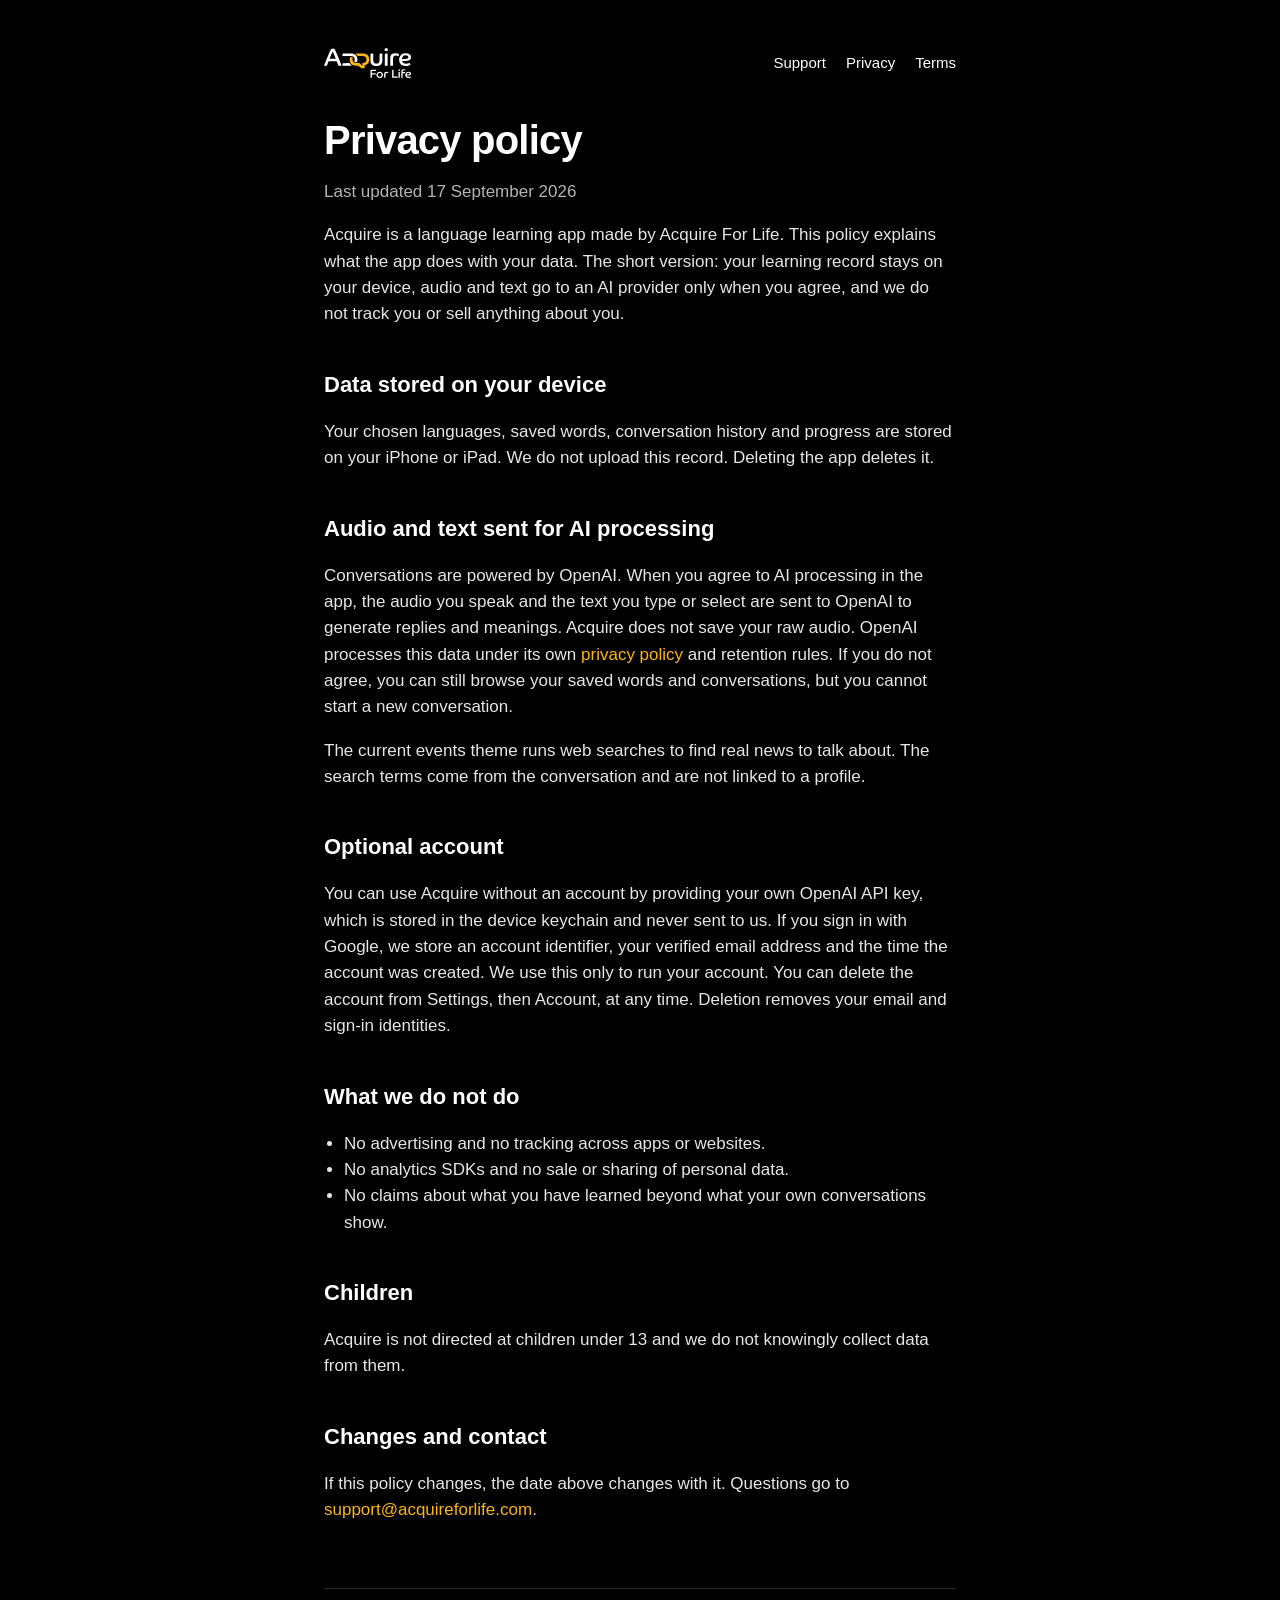
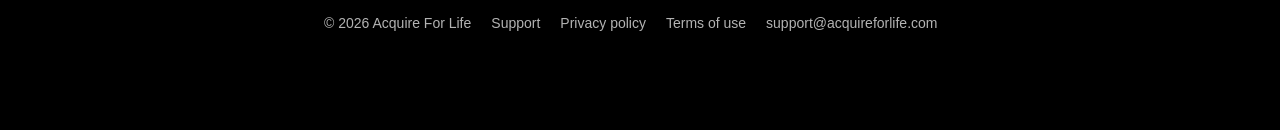
==== privacy/index.html @ 24b89ce2 "Add static acquireforlife.com site with support, privacy and terms pages Co-Authored-By: Claude Fabl" ====
<!doctype html>
<html lang="en">
<head>
<meta charset="utf-8">
<meta name="viewport" content="width=device-width, initial-scale=1">
<title>Privacy policy. Acquire For Life</title>
<meta name="description" content="How the Acquire app handles your data.">
<link rel="icon" type="image/png" href="/assets/logomark.png">
<link rel="apple-touch-icon" href="/assets/logomark.png">
<link rel="stylesheet" href="/assets/site.css">
</head>
<body>
<main>
<header><a href="/" aria-label="Acquire For Life"><img class="wordmark" src="/assets/wordmark.svg" alt="Acquire For Life"></a><nav><a href="/support/">Support</a><a href="/privacy/">Privacy</a><a href="/terms/">Terms</a></nav></header>
<h1>Privacy policy</h1>
<p class="muted">Last updated 17 September 2026</p>
<p>Acquire is a language learning app made by Acquire For Life. This policy explains what the app does with your data. The short version: your learning record stays on your device, audio and text go to an AI provider only when you agree, and we do not track you or sell anything about you.</p>
<h2>Data stored on your device</h2>
<p>Your chosen languages, saved words, conversation history and progress are stored on your iPhone or iPad. We do not upload this record. Deleting the app deletes it.</p>
<h2>Audio and text sent for AI processing</h2>
<p>Conversations are powered by OpenAI. When you agree to AI processing in the app, the audio you speak and the text you type or select are sent to OpenAI to generate replies and meanings. Acquire does not save your raw audio. OpenAI processes this data under its own <a href="https://openai.com/policies/privacy-policy">privacy policy</a> and retention rules. If you do not agree, you can still browse your saved words and conversations, but you cannot start a new conversation.</p>
<p>The current events theme runs web searches to find real news to talk about. The search terms come from the conversation and are not linked to a profile.</p>
<h2>Optional account</h2>
<p>You can use Acquire without an account by providing your own OpenAI API key, which is stored in the device keychain and never sent to us. If you sign in with Google, we store an account identifier, your verified email address and the time the account was created. We use this only to run your account. You can delete the account from Settings, then Account, at any time. Deletion removes your email and sign-in identities.</p>
<h2>What we do not do</h2>
<ul>
<li>No advertising and no tracking across apps or websites.</li>
<li>No analytics SDKs and no sale or sharing of personal data.</li>
<li>No claims about what you have learned beyond what your own conversations show.</li>
</ul>
<h2>Children</h2>
<p>Acquire is not directed at children under 13 and we do not knowingly collect data from them.</p>
<h2>Changes and contact</h2>
<p>If this policy changes, the date above changes with it. Questions go to <a href="mailto:support@acquireforlife.com">support@acquireforlife.com</a>.</p>
<footer><span>&copy; 2026 Acquire For Life</span><a href="/support/">Support</a><a href="/privacy/">Privacy policy</a><a href="/terms/">Terms of use</a><a href="mailto:support@acquireforlife.com">support@acquireforlife.com</a></footer>
</main>
</body>
</html>
---- assets/site.css ----
:root { --gold: #fcb514; --muted: #b3b3b3; --line: #262626; }
* { box-sizing: border-box; }
html { background: #000; color: #fff; font: 17px/1.55 -apple-system, BlinkMacSystemFont, "Helvetica Neue", Helvetica, Arial, sans-serif; -webkit-font-smoothing: antialiased; }
body { margin: 0; }
main { max-width: 680px; margin: 0 auto; padding: 48px 24px 96px; }
a { color: var(--gold); text-decoration: none; }
a:hover { text-decoration: underline; }
h1 { font-size: 40px; line-height: 1.1; letter-spacing: -0.02em; margin: 40px 0 16px; }
h2 { font-size: 22px; margin: 40px 0 8px; }
p, li { color: #e6e6e6; }
p.muted { color: var(--muted); }
header { display: flex; align-items: center; justify-content: space-between; gap: 24px; }
header .wordmark { height: 30px; display: block; }
nav { display: flex; gap: 20px; font-size: 15px; }
nav a { color: #fff; }
footer { margin-top: 64px; padding-top: 24px; border-top: 1px solid var(--line); font-size: 14px; color: var(--muted); display: flex; flex-wrap: wrap; gap: 8px 20px; }
footer a { color: var(--muted); }
.hero .mark { height: 96px; display: block; margin-top: 56px; }
.cta { display: inline-block; margin-top: 24px; padding: 12px 20px; background: var(--gold); color: #000; font-weight: 600; border-radius: 999px; }
.cta:hover { text-decoration: none; background: #e09a00; }
ul { padding-left: 20px; }
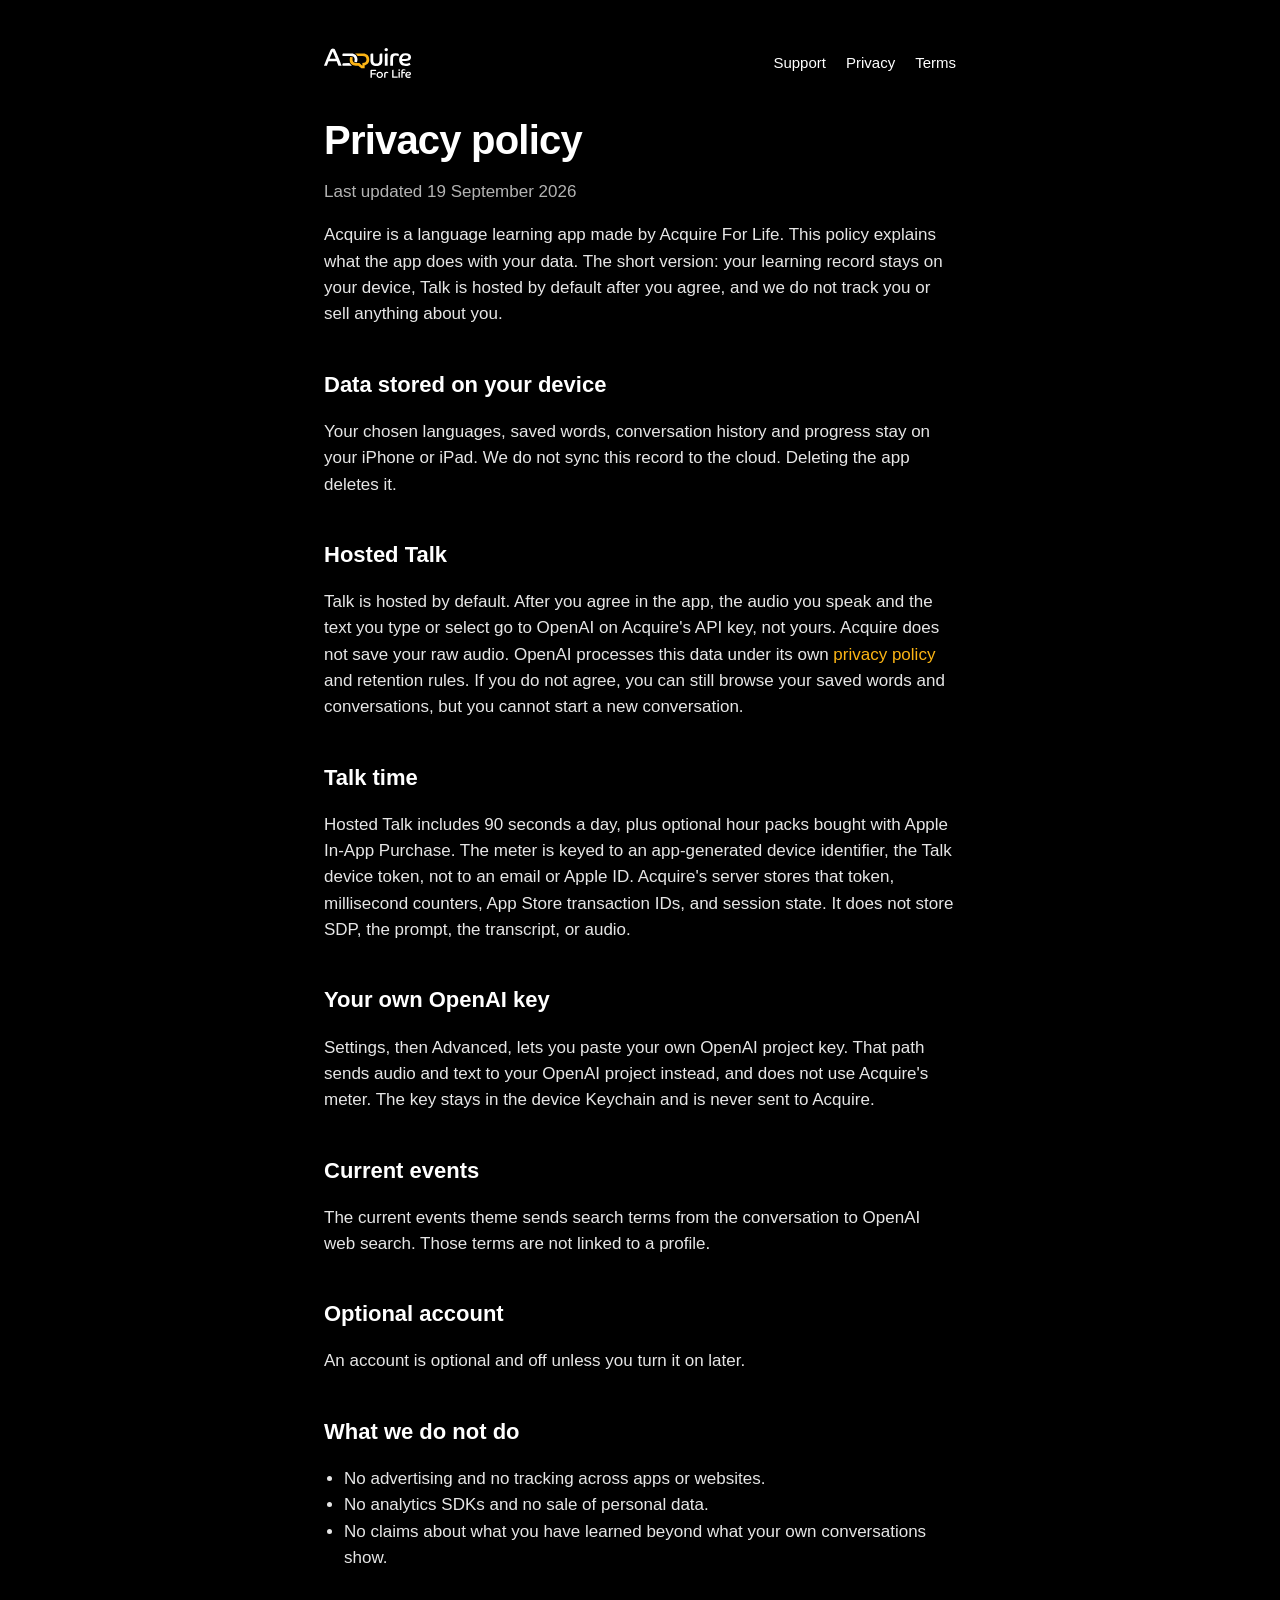
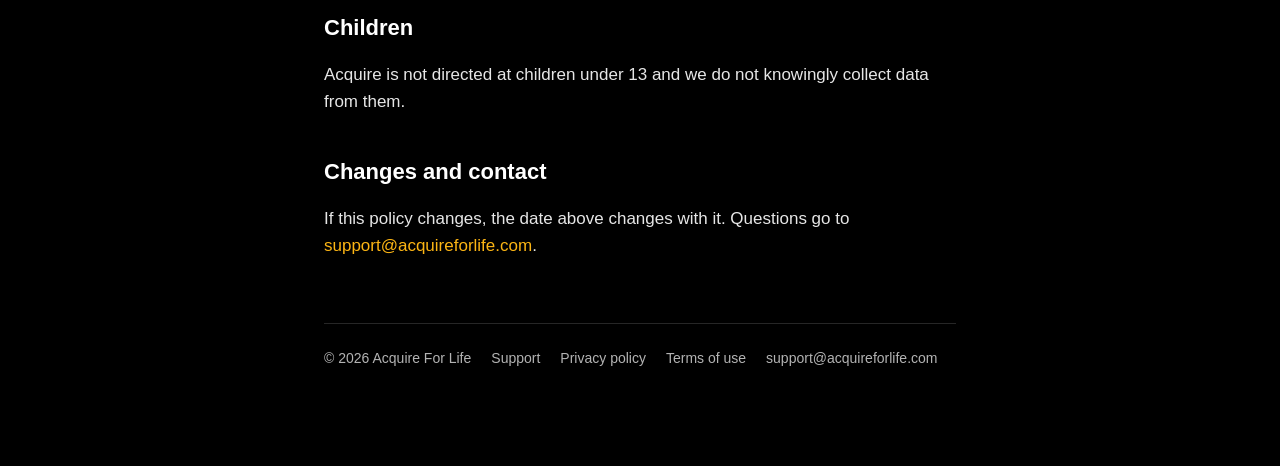
==== commit 5de45a29: "Describe hosted Talk on the privacy policy and terms Default Talk uses Acquire's OpenAI key after in" ====
--- a/privacy/index.html
+++ b/privacy/index.html
@@ -13,19 +13,24 @@
 <main>
 <header><a href="/" aria-label="Acquire For Life"><img class="wordmark" src="/assets/wordmark.svg" alt="Acquire For Life"></a><nav><a href="/support/">Support</a><a href="/privacy/">Privacy</a><a href="/terms/">Terms</a></nav></header>
 <h1>Privacy policy</h1>
-<p class="muted">Last updated 17 September 2026</p>
-<p>Acquire is a language learning app made by Acquire For Life. This policy explains what the app does with your data. The short version: your learning record stays on your device, audio and text go to an AI provider only when you agree, and we do not track you or sell anything about you.</p>
+<p class="muted">Last updated 19 September 2026</p>
+<p>Acquire is a language learning app made by Acquire For Life. This policy explains what the app does with your data. The short version: your learning record stays on your device, Talk is hosted by default after you agree, and we do not track you or sell anything about you.</p>
 <h2>Data stored on your device</h2>
-<p>Your chosen languages, saved words, conversation history and progress are stored on your iPhone or iPad. We do not upload this record. Deleting the app deletes it.</p>
-<h2>Audio and text sent for AI processing</h2>
-<p>Conversations are powered by OpenAI. When you agree to AI processing in the app, the audio you speak and the text you type or select are sent to OpenAI to generate replies and meanings. Acquire does not save your raw audio. OpenAI processes this data under its own <a href="https://openai.com/policies/privacy-policy">privacy policy</a> and retention rules. If you do not agree, you can still browse your saved words and conversations, but you cannot start a new conversation.</p>
-<p>The current events theme runs web searches to find real news to talk about. The search terms come from the conversation and are not linked to a profile.</p>
+<p>Your chosen languages, saved words, conversation history and progress stay on your iPhone or iPad. We do not sync this record to the cloud. Deleting the app deletes it.</p>
+<h2>Hosted Talk</h2>
+<p>Talk is hosted by default. After you agree in the app, the audio you speak and the text you type or select go to OpenAI on Acquire's API key, not yours. Acquire does not save your raw audio. OpenAI processes this data under its own <a href="https://openai.com/policies/privacy-policy">privacy policy</a> and retention rules. If you do not agree, you can still browse your saved words and conversations, but you cannot start a new conversation.</p>
+<h2>Talk time</h2>
+<p>Hosted Talk includes 90 seconds a day, plus optional hour packs bought with Apple In-App Purchase. The meter is keyed to an app-generated device identifier, the Talk device token, not to an email or Apple ID. Acquire's server stores that token, millisecond counters, App Store transaction IDs, and session state. It does not store SDP, the prompt, the transcript, or audio.</p>
+<h2>Your own OpenAI key</h2>
+<p>Settings, then Advanced, lets you paste your own OpenAI project key. That path sends audio and text to your OpenAI project instead, and does not use Acquire's meter. The key stays in the device Keychain and is never sent to Acquire.</p>
+<h2>Current events</h2>
+<p>The current events theme sends search terms from the conversation to OpenAI web search. Those terms are not linked to a profile.</p>
 <h2>Optional account</h2>
-<p>You can use Acquire without an account by providing your own OpenAI API key, which is stored in the device keychain and never sent to us. If you sign in with Google, we store an account identifier, your verified email address and the time the account was created. We use this only to run your account. You can delete the account from Settings, then Account, at any time. Deletion removes your email and sign-in identities.</p>
+<p>An account is optional and off unless you turn it on later.</p>
 <h2>What we do not do</h2>
 <ul>
 <li>No advertising and no tracking across apps or websites.</li>
-<li>No analytics SDKs and no sale or sharing of personal data.</li>
+<li>No analytics SDKs and no sale of personal data.</li>
 <li>No claims about what you have learned beyond what your own conversations show.</li>
 </ul>
 <h2>Children</h2>
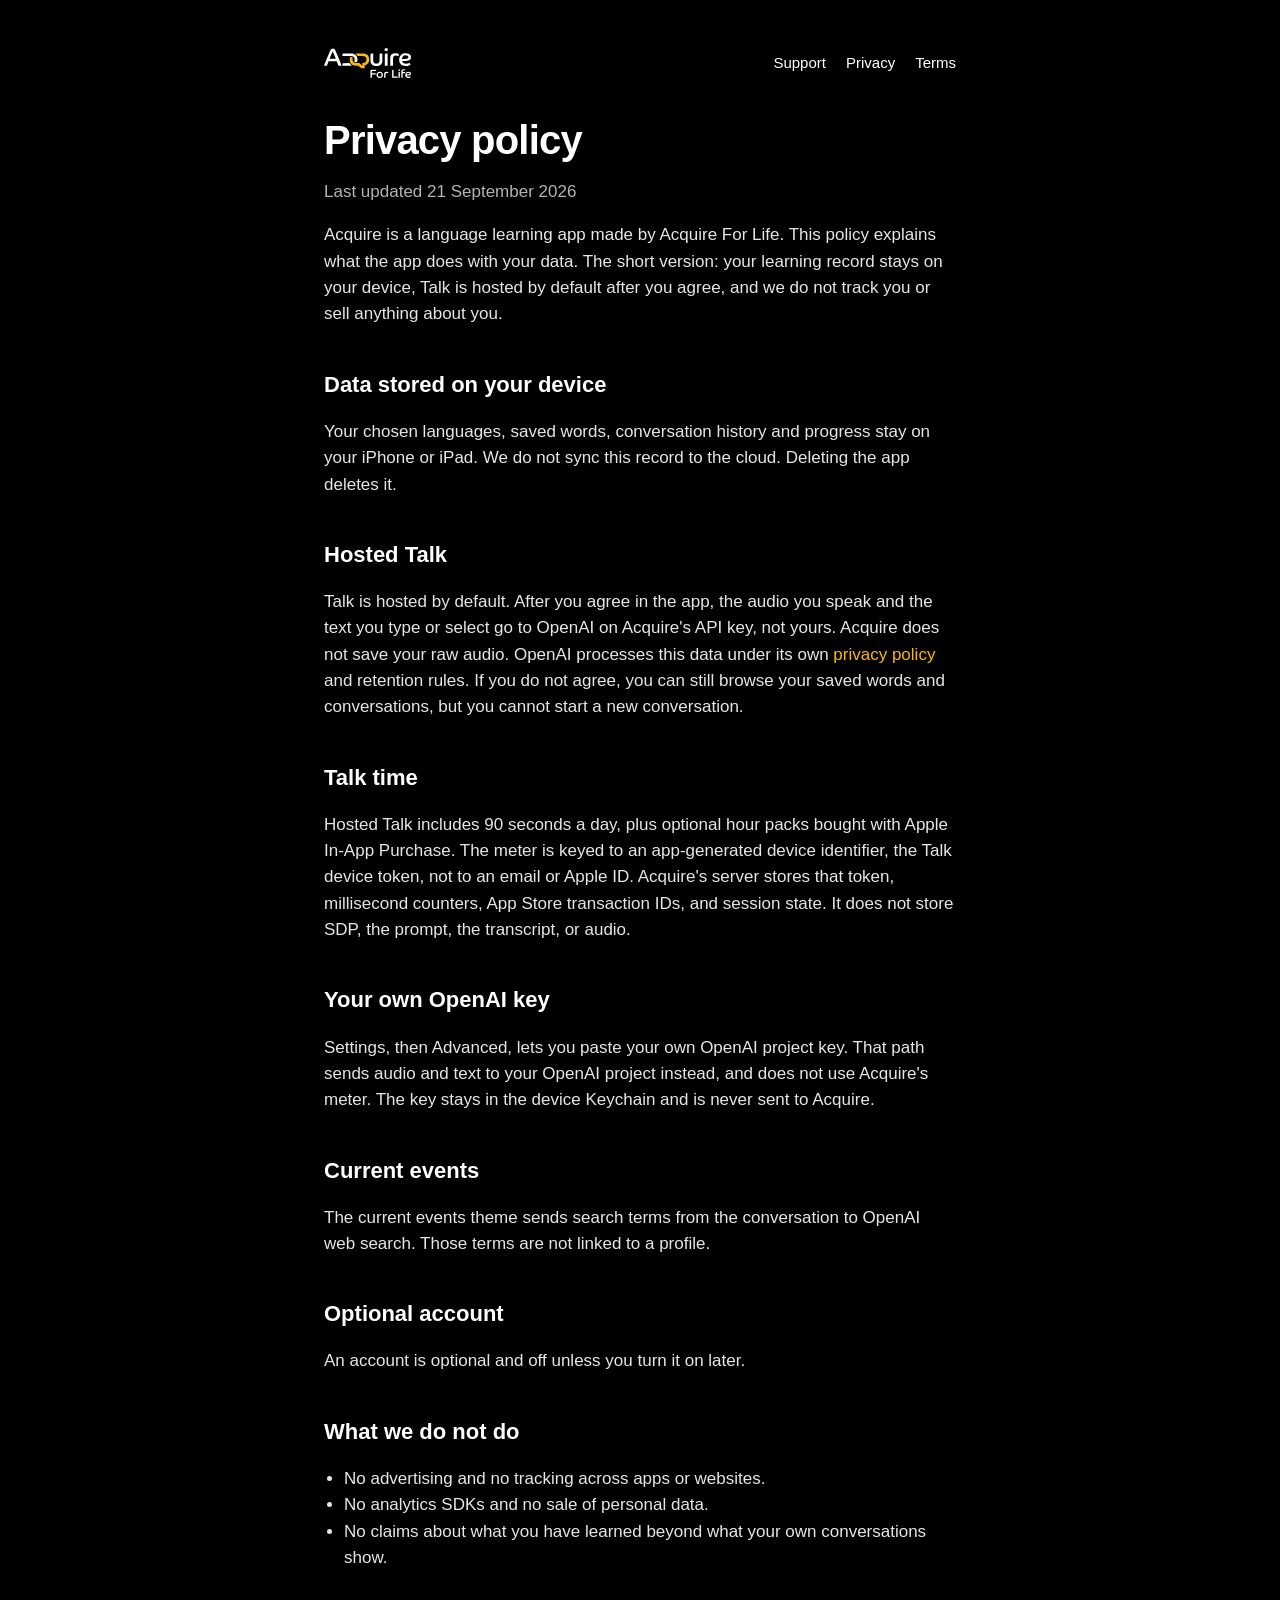
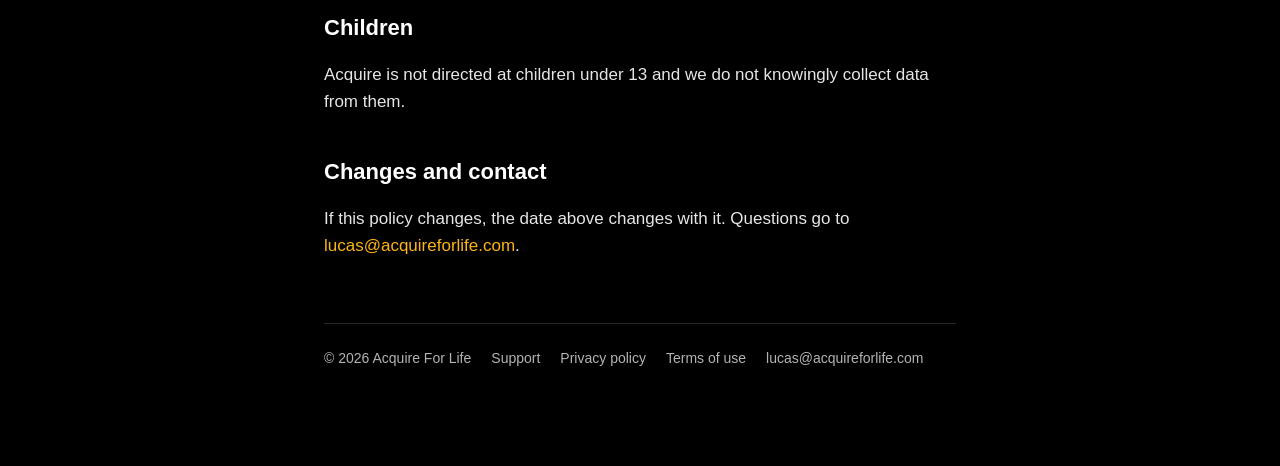
==== commit 894c28ad: "Point public contact mail to lucas@acquireforlife.com The live site still listed support@acquireforl" ====
--- a/privacy/index.html
+++ b/privacy/index.html
@@ -13,7 +13,7 @@
 <main>
 <header><a href="/" aria-label="Acquire For Life"><img class="wordmark" src="/assets/wordmark.svg" alt="Acquire For Life"></a><nav><a href="/support/">Support</a><a href="/privacy/">Privacy</a><a href="/terms/">Terms</a></nav></header>
 <h1>Privacy policy</h1>
-<p class="muted">Last updated 19 September 2026</p>
+<p class="muted">Last updated 21 September 2026</p>
 <p>Acquire is a language learning app made by Acquire For Life. This policy explains what the app does with your data. The short version: your learning record stays on your device, Talk is hosted by default after you agree, and we do not track you or sell anything about you.</p>
 <h2>Data stored on your device</h2>
 <p>Your chosen languages, saved words, conversation history and progress stay on your iPhone or iPad. We do not sync this record to the cloud. Deleting the app deletes it.</p>
@@ -36,8 +36,8 @@
 <h2>Children</h2>
 <p>Acquire is not directed at children under 13 and we do not knowingly collect data from them.</p>
 <h2>Changes and contact</h2>
-<p>If this policy changes, the date above changes with it. Questions go to <a href="mailto:support@acquireforlife.com">support@acquireforlife.com</a>.</p>
-<footer><span>&copy; 2026 Acquire For Life</span><a href="/support/">Support</a><a href="/privacy/">Privacy policy</a><a href="/terms/">Terms of use</a><a href="mailto:support@acquireforlife.com">support@acquireforlife.com</a></footer>
+<p>If this policy changes, the date above changes with it. Questions go to <a href="mailto:lucas@acquireforlife.com">lucas@acquireforlife.com</a>.</p>
+<footer><span>&copy; 2026 Acquire For Life</span><a href="/support/">Support</a><a href="/privacy/">Privacy policy</a><a href="/terms/">Terms of use</a><a href="mailto:lucas@acquireforlife.com">lucas@acquireforlife.com</a></footer>
 </main>
 </body>
 </html>
